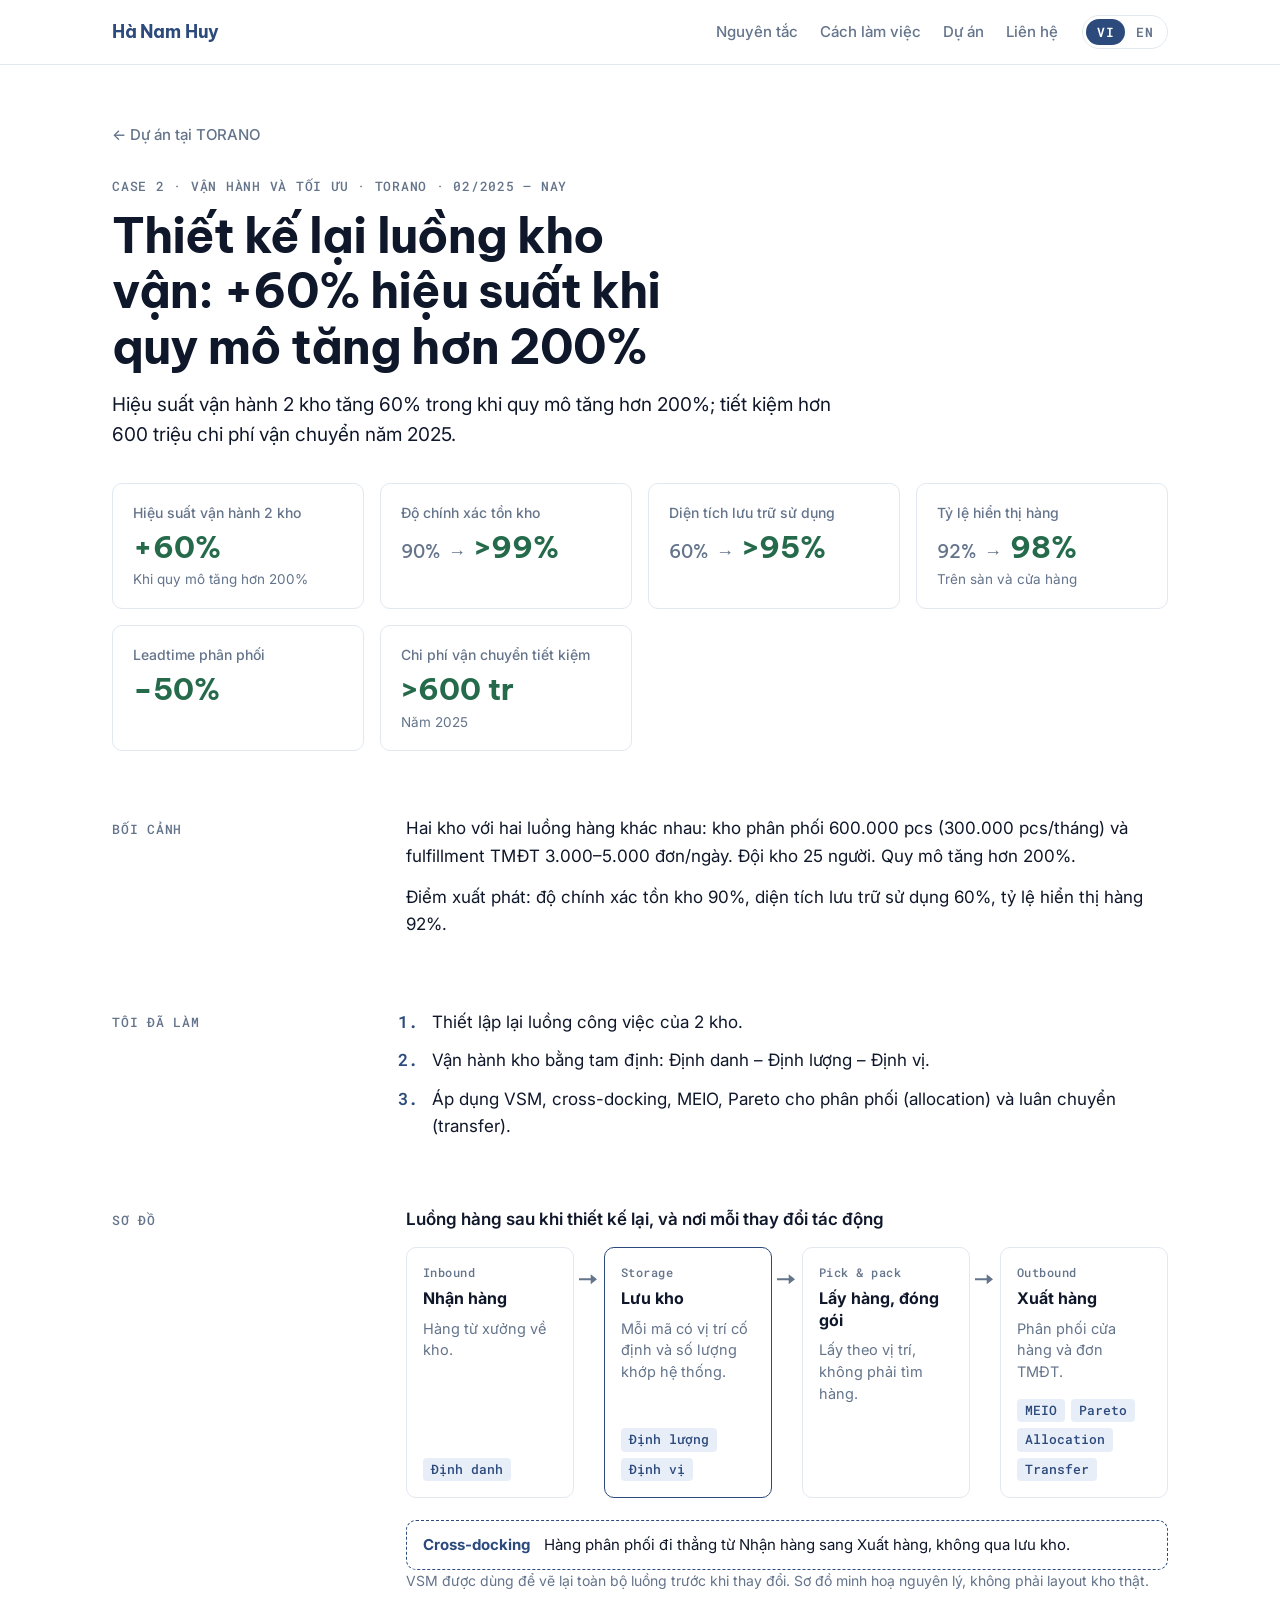
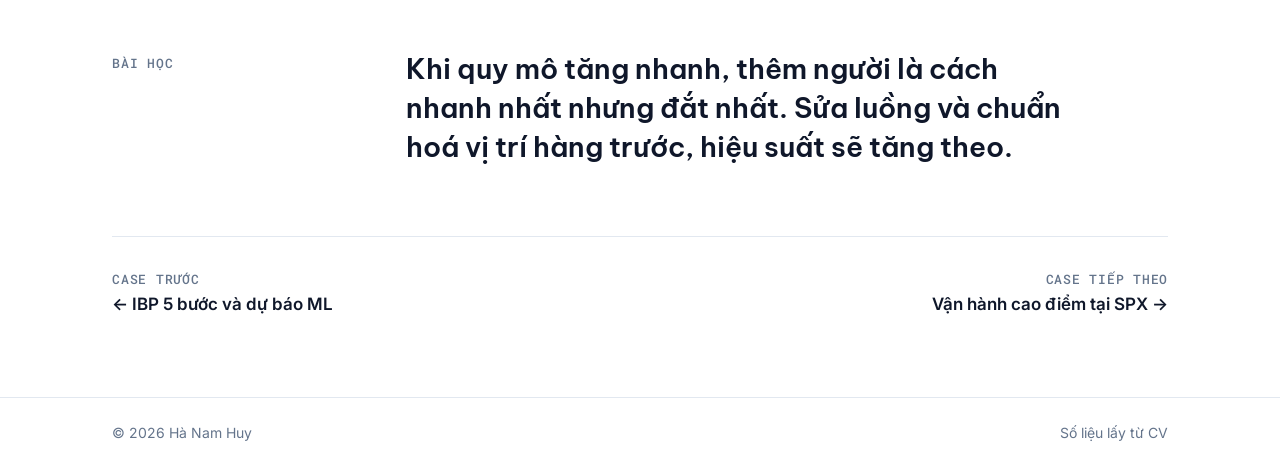
==== case-fulfillment.html @ d43e84a7 "Add bilingual portfolio site: home page and 4 case studies" ====
<!doctype html>
<html lang="vi" data-lang="vi">
<head>
<meta charset="utf-8">
<meta name="viewport" content="width=device-width, initial-scale=1, viewport-fit=cover">
<title>Fulfillment Flow · Hà Nam Huy</title>
<meta name="description" content="Case: thiết kế lại luồng kho vận tại TORANO. Hiệu suất 2 kho +60% khi quy mô tăng hơn 200%.">
<link rel="preconnect" href="https://fonts.googleapis.com">
<link rel="preconnect" href="https://fonts.gstatic.com" crossorigin>
<link rel="stylesheet" href="https://fonts.googleapis.com/css2?family=Be+Vietnam+Pro:wght@500;600;700&family=Inter:wght@400;500;600&family=Roboto+Mono:wght@500;600&display=swap">
<link rel="stylesheet" href="style.css">
</head>
<body>

<header class="site-header">
  <div class="wrap">
    <a class="wordmark" href="./">Hà Nam Huy</a>
    <nav class="nav" aria-label="Chính">
      <a href="./#beliefs"><span class="vi">Nguyên tắc</span><span class="en">Principles</span></a>
      <a href="./#method"><span class="vi">Cách làm việc</span><span class="en">How I work</span></a>
      <a href="./#projects"><span class="vi">Dự án</span><span class="en">Work</span></a>
      <a href="./#contact"><span class="vi">Liên hệ</span><span class="en">Contact</span></a>
    </nav>
    <div class="lang-toggle" role="group" aria-label="Ngôn ngữ / Language">
      <button type="button" id="lang-vi" data-set-lang="vi" aria-pressed="true">VI</button>
      <button type="button" id="lang-en" data-set-lang="en" aria-pressed="false">EN</button>
    </div>
  </div>
</header>

<main>
  <section class="case-hero">
    <div class="wrap">
      <a class="back" href="./#torano"><span class="vi">← Dự án tại TORANO</span><span class="en">← Work at TORANO</span></a>
      <span class="label"><span class="vi">Case 2 · Vận hành và tối ưu · TORANO · 02/2025 – nay</span><span class="en">Case 2 · Operations &amp; optimization · TORANO · 02/2025 – present</span></span>
      <h1><span class="vi">Thiết kế lại luồng kho vận: +60% hiệu suất khi quy mô tăng hơn 200%</span><span class="en">Redesigning warehouse flow: +60% productivity while volume grew 200%+</span></h1>
      <p class="lead"><span class="vi">Hiệu suất vận hành 2 kho tăng 60% trong khi quy mô tăng hơn 200%; tiết kiệm hơn 600 triệu chi phí vận chuyển năm 2025.</span><span class="en">Productivity across two warehouses rose 60% while volume grew more than 200%, and transport cost fell by VND 600M+ in 2025.</span></p>

      <ul class="kpi-grid">
        <li class="kpi">
          <span class="k-label"><span class="vi">Hiệu suất vận hành 2 kho</span><span class="en">Productivity, 2 warehouses</span></span>
          <span class="k-value">+60%</span>
          <span class="k-note"><span class="vi">Khi quy mô tăng hơn 200%</span><span class="en">While volume grew 200%+</span></span>
        </li>
        <li class="kpi">
          <span class="k-label"><span class="vi">Độ chính xác tồn kho</span><span class="en">Inventory accuracy</span></span>
          <span class="k-value"><span class="k-before">90%</span><span class="k-arrow">→</span>&gt;99%</span>
        </li>
        <li class="kpi">
          <span class="k-label"><span class="vi">Diện tích lưu trữ sử dụng</span><span class="en">Storage space utilization</span></span>
          <span class="k-value"><span class="k-before">60%</span><span class="k-arrow">→</span>&gt;95%</span>
        </li>
        <li class="kpi">
          <span class="k-label"><span class="vi">Tỷ lệ hiển thị hàng</span><span class="en">Availability rate</span></span>
          <span class="k-value"><span class="k-before">92%</span><span class="k-arrow">→</span>98%</span>
          <span class="k-note"><span class="vi">Trên sàn và cửa hàng</span><span class="en">Marketplaces and stores</span></span>
        </li>
        <li class="kpi">
          <span class="k-label"><span class="vi">Leadtime phân phối</span><span class="en">Distribution lead time</span></span>
          <span class="k-value">−50%</span>
        </li>
        <li class="kpi">
          <span class="k-label"><span class="vi">Chi phí vận chuyển tiết kiệm</span><span class="en">Transport cost saved</span></span>
          <span class="k-value"><span class="vi">&gt;600 tr</span><span class="en">VND 600M+</span></span>
          <span class="k-note"><span class="vi">Năm 2025</span><span class="en">In 2025</span></span>
        </li>
      </ul>
    </div>
  </section>

  <div class="wrap">
    <div class="case-body">
      <section class="case-section">
        <h2 class="label"><span class="vi">Bối cảnh</span><span class="en">Context</span></h2>
        <div class="content">
          <p class="vi">Hai kho với hai luồng hàng khác nhau: kho phân phối 600.000 pcs (300.000 pcs/tháng) và fulfillment TMĐT 3.000–5.000 đơn/ngày. Đội kho 25 người. Quy mô tăng hơn 200%.</p>
          <p class="en">Two warehouses with two different flows: a 600,000-pc distribution stock (300,000 pcs a month) and e-commerce fulfillment of 3,000–5,000 orders a day. A 25-person warehouse team. Volume grew by more than 200%.</p>
          <p class="vi">Điểm xuất phát: độ chính xác tồn kho 90%, diện tích lưu trữ sử dụng 60%, tỷ lệ hiển thị hàng 92%.</p>
          <p class="en">Starting point: 90% inventory accuracy, 60% storage space utilization, 92% availability.</p>
        </div>
      </section>

      <section class="case-section">
        <h2 class="label"><span class="vi">Tôi đã làm</span><span class="en">What I did</span></h2>
        <div class="content">
          <ol class="did vi">
            <li>Thiết lập lại luồng công việc của 2 kho.</li>
            <li>Vận hành kho bằng tam định: Định danh – Định lượng – Định vị.</li>
            <li>Áp dụng VSM, cross-docking, MEIO, Pareto cho phân phối (allocation) và luân chuyển (transfer).</li>
          </ol>
          <ol class="did en">
            <li>Redesigned the work flow in both warehouses.</li>
            <li>Ran the warehouses on three rules: every item identified, counted and located.</li>
            <li>Applied VSM, cross-docking, MEIO and Pareto to allocation and transfers.</li>
          </ol>
        </div>
      </section>

      <section class="case-section is-wide">
        <h2 class="label"><span class="vi">Sơ đồ</span><span class="en">Diagram</span></h2>
        <div class="content">
          <p class="diagram-title"><span class="vi">Luồng hàng sau khi thiết kế lại, và nơi mỗi thay đổi tác động</span><span class="en">The redesigned flow, and where each change acts</span></p>
          <ol class="flow" style="--steps:4">
            <li class="flow-step">
              <span class="step-no">Inbound</span>
              <b><span class="vi">Nhận hàng</span><span class="en">Receive</span></b>
              <p><span class="vi">Hàng từ xưởng về kho.</span><span class="en">Goods arrive from production.</span></p>
              <div class="inputs"><span class="in-chip"><span class="vi">Định danh</span><span class="en">Identify</span></span></div>
            </li>
            <li class="flow-step is-key">
              <span class="step-no">Storage</span>
              <b><span class="vi">Lưu kho</span><span class="en">Store</span></b>
              <p><span class="vi">Mỗi mã có vị trí cố định và số lượng khớp hệ thống.</span><span class="en">Every SKU has a fixed location and a count that matches the system.</span></p>
              <div class="inputs"><span class="in-chip"><span class="vi">Định lượng</span><span class="en">Count</span></span><span class="in-chip"><span class="vi">Định vị</span><span class="en">Locate</span></span></div>
            </li>
            <li class="flow-step">
              <span class="step-no">Pick &amp; pack</span>
              <b><span class="vi">Lấy hàng, đóng gói</span><span class="en">Pick and pack</span></b>
              <p><span class="vi">Lấy theo vị trí, không phải tìm hàng.</span><span class="en">Pick by location instead of searching.</span></p>
            </li>
            <li class="flow-step">
              <span class="step-no">Outbound</span>
              <b><span class="vi">Xuất hàng</span><span class="en">Ship</span></b>
              <p><span class="vi">Phân phối cửa hàng và đơn TMĐT.</span><span class="en">Store allocation and e-commerce orders.</span></p>
              <div class="inputs"><span class="in-chip">MEIO</span><span class="in-chip">Pareto</span><span class="in-chip">Allocation</span><span class="in-chip">Transfer</span></div>
            </li>
          </ol>
          <div class="bypass">
            <b>Cross-docking</b>
            <span><span class="vi">Hàng phân phối đi thẳng từ Nhận hàng sang Xuất hàng, không qua lưu kho.</span><span class="en">Allocation stock goes straight from receiving to shipping, skipping storage.</span></span>
          </div>
          <p class="diagram-note"><span class="vi">VSM được dùng để vẽ lại toàn bộ luồng trước khi thay đổi. Sơ đồ minh hoạ nguyên lý, không phải layout kho thật.</span><span class="en">VSM was used to map the full flow before any change. The diagram shows the principle, not the real warehouse layout.</span></p>
        </div>
      </section>

      <section class="case-section">
        <h2 class="label"><span class="vi">Bài học</span><span class="en">Lesson</span></h2>
        <div class="content">
          <p class="lesson vi">Khi quy mô tăng nhanh, thêm người là cách nhanh nhất nhưng đắt nhất. Sửa luồng và chuẩn hoá vị trí hàng trước, hiệu suất sẽ tăng theo.</p>
          <p class="lesson en">When volume grows fast, adding people is the quickest fix and the most expensive one. Fix the flow and standardize where stock lives first; productivity follows.</p>
        </div>
      </section>

      <nav class="case-nav" aria-label="Case khác">
        <a href="case-ibp.html">
          <span class="label"><span class="vi">Case trước</span><span class="en">Previous case</span></span>
          <b><span class="vi">← IBP 5 bước và dự báo ML</span><span class="en">← 5-step IBP and ML forecasting</span></b>
        </a>
        <a class="next" href="case-spx.html">
          <span class="label"><span class="vi">Case tiếp theo</span><span class="en">Next case</span></span>
          <b><span class="vi">Vận hành cao điểm tại SPX →</span><span class="en">Peak operations at SPX →</span></b>
        </a>
      </nav>
    </div>
  </div>
</main>

<footer class="site-footer">
  <div class="wrap">
    <span>© 2026 Hà Nam Huy</span>
    <span><span class="vi">Số liệu lấy từ CV</span><span class="en">Figures from my CV</span></span>
  </div>
</footer>

<script src="main.js"></script>
</body>
</html>
---- style.css ----
/* Layout: left-aligned editorial column (max 1120px). One bold element: the career
   route in the hero, drawn like a transport lane with stops. Everything else sits
   on whitespace and hairlines. Colors follow Huy's personal theme. */

:root {
  --primary: #2C4A7C;       /* Trust: structure, links, main KPI */
  --primary-soft: #E8EEF7;  /* chip background */
  --on-primary: #FFFFFF;
  --positive: #2E7D5B;      /* Growth: results */
  --positive-text: #256A4B;
  --accent: #B45309;        /* Energy: "you are here" marker */
  --ink: #0F172A;
  --muted: #64748B;
  --surface: #FFFFFF;
  --surface-alt: #F1F5F9;
  --line: #E2E8F0;

  --font-display: "Be Vietnam Pro", "Montserrat", Arial, sans-serif;
  --font-body: "Inter", "Be Vietnam Pro", Calibri, Arial, sans-serif;
  --font-mono: "Roboto Mono", Consolas, "Courier New", monospace;

  --radius: 10px;
  --radius-sm: 6px;
  --wrap: 1120px;
}

@media (prefers-color-scheme: dark) {
  :root:not([data-theme="light"]) {
    --primary: #6E90C4;
    --primary-soft: #2F3A52;
    --on-primary: #141A26;
    --positive: #5DB78C;
    --positive-text: #5DB78C;
    --accent: #E08A3C;
    --ink: #E7EAF0;
    --muted: #9AA3B2;
    --surface: #262A38;
    --surface-alt: #2F3442;
    --line: #3C4252;
    color-scheme: dark;
  }
}

:root[data-theme="dark"] {
  --primary: #6E90C4;
  --primary-soft: #2F3A52;
  --on-primary: #141A26;
  --positive: #5DB78C;
  --positive-text: #5DB78C;
  --accent: #E08A3C;
  --ink: #E7EAF0;
  --muted: #9AA3B2;
  --surface: #262A38;
  --surface-alt: #2F3442;
  --line: #3C4252;
  color-scheme: dark;
}

/* ---------- Language: VI is the default, EN shows only when chosen ---------- */
:root:not([data-lang="en"]) .en { display: none !important; }
:root[data-lang="en"] .vi { display: none !important; }

/* ---------- Base ---------- */
*, *::before, *::after { box-sizing: border-box; }

html { scroll-behavior: smooth; scroll-padding-top: 84px; }

body {
  margin: 0;
  background: var(--surface);
  color: var(--ink);
  font-family: var(--font-body);
  font-size: 17px;
  line-height: 1.6;
  -webkit-font-smoothing: antialiased;
}

img { max-width: 100%; }

a { color: var(--primary); }

:focus-visible { outline: 2px solid var(--accent); outline-offset: 3px; border-radius: 4px; }

.wrap {
  max-width: var(--wrap);
  margin-inline: auto;
  padding-inline: clamp(16px, 4vw, 32px);
}

.label {
  font-family: var(--font-mono);
  font-size: 12.5px;
  font-weight: 500;
  letter-spacing: 0.06em;
  text-transform: uppercase;
  color: var(--muted);
}

.num { font-variant-numeric: tabular-nums; }

/* ---------- Header ---------- */
.site-header {
  position: sticky;
  top: env(safe-area-inset-top, 0px);
  z-index: 20;
  background: var(--surface);
  background: color-mix(in srgb, var(--surface) 90%, transparent);
  backdrop-filter: blur(10px);
  -webkit-backdrop-filter: blur(10px);
  border-bottom: 1px solid var(--line);
}

.site-header .wrap {
  display: flex;
  align-items: center;
  gap: 24px;
  min-height: 64px;
}

.wordmark {
  font-family: var(--font-display);
  font-weight: 700;
  font-size: 18px;
  letter-spacing: -0.01em;
  color: var(--primary);
  text-decoration: none;
  white-space: nowrap;
}

.nav { display: flex; gap: 22px; margin-left: auto; }

.nav a {
  color: var(--muted);
  font-size: 15px;
  font-weight: 500;
  text-decoration: none;
}

.nav a:hover { color: var(--ink); }

.lang-toggle {
  display: inline-flex;
  padding: 3px;
  border: 1px solid var(--line);
  border-radius: 999px;
}

.lang-toggle button {
  border: 0;
  background: transparent;
  color: var(--muted);
  font: 600 12.5px/1 var(--font-mono);
  letter-spacing: 0.04em;
  padding: 7px 11px;
  border-radius: 999px;
  cursor: pointer;
}

.lang-toggle button[aria-pressed="true"] {
  background: var(--primary);
  color: var(--on-primary);
}

@media (max-width: 760px) {
  .nav { display: none; }
  .lang-toggle { margin-left: auto; }
}

/* ---------- Buttons ---------- */
.btn {
  display: inline-flex;
  align-items: center;
  gap: 8px;
  padding: 11px 18px;
  border: 1px solid transparent;
  border-radius: var(--radius-sm);
  font: 600 15px/1.2 var(--font-body);
  text-decoration: none;
  cursor: pointer;
  transition: background-color 0.15s, border-color 0.15s, color 0.15s;
}

.btn-primary { background: var(--primary); color: var(--on-primary); }
.btn-primary:hover { background: color-mix(in srgb, var(--primary) 86%, var(--ink)); }

.btn-ghost { background: transparent; color: var(--ink); border-color: var(--line); }
.btn-ghost:hover { border-color: var(--primary); color: var(--primary); }

.btn-small { padding: 7px 12px; font-size: 13.5px; }

/* ---------- Hero ---------- */
.hero { padding-block: clamp(40px, 7vw, 88px) 24px; }

.hero-grid {
  display: grid;
  grid-template-columns: minmax(0, 1.65fr) minmax(0, 1fr);
  gap: clamp(28px, 5vw, 72px);
  align-items: center;
}

.tag {
  margin: 0;
  font-family: var(--font-mono);
  font-size: 14px;
  color: var(--muted);
}

.hero h1 {
  margin: 14px 0 22px;
  font-family: var(--font-display);
  font-weight: 700;
  font-size: clamp(32px, 4.6vw, 54px);
  line-height: 1.12;
  letter-spacing: -0.02em;
  text-wrap: balance;
}

.hero h1 .hl { color: var(--primary); }

.hero .sub { margin: 0 0 12px; font-size: 19px; max-width: 58ch; }
.hero .lead { margin: 0 0 24px; color: var(--muted); max-width: 58ch; }

.chips { display: flex; flex-wrap: wrap; gap: 8px; margin: 0; padding: 0; list-style: none; }

.chip {
  padding: 6px 12px;
  border-radius: 999px;
  background: var(--primary-soft);
  color: var(--primary);
  font-size: 13.5px;
  font-weight: 600;
}

.hero-actions { display: flex; flex-wrap: wrap; gap: 12px; margin-top: 28px; }

.hero-meta {
  display: grid;
  gap: 4px;
  margin: 24px 0 0;
  padding: 0;
  list-style: none;
  font-size: 14.5px;
  color: var(--muted);
}

.hero-meta strong { color: var(--ink); font-weight: 600; }

.portrait { margin: 0; }

.portrait img {
  display: block;
  width: 100%;
  aspect-ratio: 1 / 1;
  object-fit: cover;
  border-radius: var(--radius);
  background: var(--surface-alt);
}

@media (max-width: 860px) {
  .hero-grid { grid-template-columns: 1fr; }
  .portrait { max-width: 260px; }
}

/* ---------- Route: career stops drawn as a transport lane ---------- */
.route { margin-top: clamp(40px, 6vw, 64px); padding-top: 22px; border-top: 1px solid var(--line); }

.route-head {
  display: flex;
  flex-wrap: wrap;
  justify-content: space-between;
  align-items: baseline;
  gap: 8px 16px;
}

.route-head p { margin: 0; font-size: 14px; color: var(--muted); }

.route-track {
  position: relative;
  display: grid;
  grid-template-columns: repeat(6, minmax(0, 1fr));
  margin: 22px 0 0;
  padding: 0;
  list-style: none;
}

.stop { position: relative; padding: 30px 14px 0 0; min-width: 0; }

.stop .dot {
  position: absolute;
  top: 3px;
  left: 0;
  width: 14px;
  height: 14px;
  border-radius: 50%;
  background: var(--surface);
  border: 2px solid var(--primary);
}

/* lane segment from this stop to the next one */
.stop::after {
  content: "";
  position: absolute;
  top: 9px;
  left: 16px;
  right: 2px;
  height: 2px;
  background: var(--primary);
}

.stop.is-current::after {
  background: none;
  border-top: 2px dashed var(--muted);
  height: 0;
}

.stop.is-next::after { display: none; }

.stop.is-current .dot { border-color: var(--accent); background: var(--accent); }

.stop.is-next .dot { border: 2px dashed var(--muted); }

.stop a { display: block; color: inherit; text-decoration: none; }
.stop a:hover .stop-name { color: var(--primary); }

.stop-date { font-family: var(--font-mono); font-size: 12.5px; color: var(--muted); }
.stop-name { display: block; margin-top: 2px; font-weight: 600; font-size: 16px; line-height: 1.3; }
.stop-role { display: block; margin-top: 2px; font-size: 14px; color: var(--muted); line-height: 1.4; }
.stop-now { color: var(--accent); font-weight: 600; }
.stop.is-next .stop-name { color: var(--muted); }

/* the parcel travels along the lane once and parks on the current stop */
.parcel {
  position: absolute;
  top: 3px;
  left: calc(100% * 4 / 6);
  width: 14px;
  height: 14px;
  border-radius: 50%;
  background: var(--accent);
  box-shadow: 0 0 0 5px color-mix(in srgb, var(--accent) 22%, transparent);
  animation: travel 2.6s cubic-bezier(0.45, 0, 0.2, 1) 0.3s both;
  pointer-events: none;
}

@keyframes travel {
  from { left: 0; }
  to { left: calc(100% * 4 / 6); }
}

@media (prefers-reduced-motion: reduce) {
  html { scroll-behavior: auto; }
  .parcel { animation: none; }
}

@media (max-width: 720px) {
  .route-track { grid-template-columns: 1fr; }
  .stop { padding: 0 0 22px 32px; }
  .stop .dot { top: 4px; }
  .stop::after { top: 22px; bottom: 0; left: 6px; right: auto; width: 2px; height: auto; }
  .stop.is-current::after { border-top: 0; border-left: 2px dashed var(--muted); width: 0; }
  .parcel { display: none; }
}

/* ---------- Key numbers ---------- */
.numbers { background: var(--surface-alt); padding-block: 36px; }

.numbers ul {
  display: grid;
  grid-template-columns: repeat(auto-fit, minmax(170px, 1fr));
  gap: 28px 32px;
  margin: 0;
  padding: 0;
  list-style: none;
}

.numbers li { display: flex; flex-direction: column; gap: 6px; min-width: 0; }

.figure {
  font-family: var(--font-display);
  font-weight: 700;
  font-size: clamp(30px, 3.4vw, 38px);
  line-height: 1.05;
  color: var(--primary);
  font-variant-numeric: tabular-nums;
  letter-spacing: -0.01em;
}

.figure small { font-size: 0.5em; font-weight: 600; margin-left: 3px; }

.numbers li > span:last-child { font-size: 14.5px; color: var(--muted); line-height: 1.45; }

/* ---------- Sections ---------- */
.section { padding-block: clamp(56px, 8vw, 104px); }

.section-head { max-width: 720px; margin-bottom: 40px; }

.section-head h2 {
  margin: 8px 0 12px;
  font-family: var(--font-display);
  font-size: clamp(26px, 3.2vw, 36px);
  line-height: 1.2;
  letter-spacing: -0.015em;
  text-wrap: balance;
}

.section-head p { margin: 0; color: var(--muted); }

/* ---------- Beliefs ---------- */
.beliefs { margin: 0; padding: 0; list-style: none; border-top: 1px solid var(--line); }

.belief {
  display: grid;
  grid-template-columns: minmax(0, 5fr) minmax(0, 7fr);
  gap: 10px 48px;
  padding-block: 28px;
  border-bottom: 1px solid var(--line);
}

.belief h3 {
  margin: 0;
  font-family: var(--font-display);
  font-size: 21px;
  font-weight: 600;
  line-height: 1.35;
  text-wrap: balance;
}

.belief p { margin: 0 0 10px; max-width: 62ch; }

.source { margin: 0; font-family: var(--font-mono); font-size: 12.5px; line-height: 1.6; color: var(--muted); }
.source b { font-weight: 600; color: var(--ink); }

@media (max-width: 760px) {
  .belief { grid-template-columns: 1fr; }
}

/* ---------- How I work ---------- */
.work-grid {
  display: grid;
  grid-template-columns: minmax(0, 7fr) minmax(0, 5fr);
  gap: 48px;
  align-items: start;
}

.steps { position: relative; margin: 0; padding: 0; list-style: none; counter-reset: step; }

.step { position: relative; padding: 0 0 26px 58px; }

.step::before {
  counter-increment: step;
  content: counter(step);
  position: absolute;
  top: 0;
  left: 0;
  display: grid;
  place-items: center;
  width: 36px;
  height: 36px;
  border: 1.5px solid var(--primary);
  border-radius: 50%;
  background: var(--surface);
  color: var(--primary);
  font: 600 14px/1 var(--font-mono);
}

.step::after {
  content: "";
  position: absolute;
  top: 40px;
  bottom: 4px;
  left: 17px;
  width: 1.5px;
  background: var(--line);
}

.step h3 { margin: 5px 0 4px; font-size: 17px; font-weight: 600; }
.step p { margin: 0; font-size: 15.5px; color: var(--muted); }

.loop-note {
  display: flex;
  gap: 12px;
  align-items: flex-start;
  margin: 0 0 0 58px;
  padding: 14px 16px;
  border: 1px dashed var(--line);
  border-radius: var(--radius-sm);
  font-size: 15px;
  color: var(--muted);
}

.loop-note svg { flex: none; margin-top: 3px; }
.loop-note svg path { fill: none; stroke: var(--primary); stroke-width: 1.8; stroke-linecap: round; stroke-linejoin: round; }

.panel-box { padding: 24px; border: 1px solid var(--line); border-radius: var(--radius); }

.panel-box h3 { margin: 6px 0 8px; font-family: var(--font-display); font-size: 19px; font-weight: 600; line-height: 1.35; }
.panel-box p { margin: 0 0 12px; font-size: 15.5px; color: var(--muted); }

.triangle { display: block; width: 100%; max-width: 360px; height: auto; margin: 8px auto 12px; }
.tri-edge { fill: color-mix(in srgb, var(--primary) 6%, transparent); stroke: var(--primary); stroke-width: 1.5; }
.tri-node { fill: var(--surface); stroke: var(--primary); stroke-width: 1.5; }
.tri-label { fill: var(--ink); font: 600 14px var(--font-body); }
.tri-sub { fill: var(--muted); font: 500 11.5px var(--font-mono); }
.tri-center { fill: var(--muted); font: 500 12.5px var(--font-body); }

.cite { font-size: 13.5px; color: var(--muted); }

@media (max-width: 900px) {
  .work-grid { grid-template-columns: 1fr; }
}

/* ---------- Projects: tabs ---------- */
.tabs-scroll {
  overflow-x: auto;
  margin-bottom: 36px;
  border-bottom: 1px solid var(--line);
  scrollbar-width: thin;
}

.tablist { display: flex; gap: 2px; min-width: max-content; }

.tab {
  display: flex;
  align-items: baseline;
  gap: 8px;
  margin: 0;
  padding: 12px 16px 13px;
  border: 0;
  border-bottom: 2px solid transparent;
  background: none;
  color: var(--muted);
  font: 600 15px/1.2 var(--font-body);
  white-space: nowrap;
  cursor: pointer;
}

.tab small { font: 500 12px var(--font-mono); color: var(--muted); }
.tab:hover { color: var(--ink); }
.tab[aria-selected="true"] { color: var(--ink); border-bottom-color: var(--primary); }

/* case cards */
.case-grid { display: grid; grid-template-columns: repeat(2, minmax(0, 1fr)); gap: 20px; }

.case-card {
  display: flex;
  flex-direction: column;
  gap: 12px;
  min-width: 0;
  padding: 24px;
  border: 1px solid var(--line);
  border-radius: var(--radius);
  background: var(--surface);
  color: inherit;
  text-decoration: none;
  transition: border-color 0.2s, transform 0.2s;
}

.case-card:hover { border-color: var(--primary); transform: translateY(-2px); }

@media (prefers-reduced-motion: reduce) {
  .case-card:hover { transform: none; }
}

.case-card h3 {
  margin: 0;
  font-family: var(--font-display);
  font-size: 20px;
  font-weight: 600;
  line-height: 1.35;
  text-wrap: balance;
}

.case-card p { margin: 0; font-size: 15.5px; color: var(--muted); }

.metric {
  display: flex;
  flex-wrap: wrap;
  align-items: baseline;
  gap: 4px 10px;
  margin-top: auto;
  padding-top: 16px;
  border-top: 1px solid var(--line);
}

.metric strong {
  font-family: var(--font-display);
  font-size: 28px;
  font-weight: 700;
  color: var(--positive-text);
  font-variant-numeric: tabular-nums;
}

.metric > span { font-size: 14px; color: var(--muted); }

.more { font-size: 15px; font-weight: 600; color: var(--primary); }

@media (max-width: 760px) {
  .case-grid { grid-template-columns: 1fr; }
}

/* capabilities */
.cap-grid {
  display: grid;
  grid-template-columns: repeat(3, minmax(0, 1fr));
  gap: 32px;
  margin: 0 0 40px;
  padding: 0;
  list-style: none;
}

.cap h3 { margin: 0 0 6px; font-size: 17px; font-weight: 600; line-height: 1.4; }
.cap p { margin: 0; font-size: 15px; color: var(--muted); }

.tool-rows { display: grid; gap: 20px; padding-top: 28px; border-top: 1px solid var(--line); }
.tool-row { display: grid; grid-template-columns: 200px minmax(0, 1fr); gap: 12px 24px; align-items: start; }

.pill-row { display: flex; flex-wrap: wrap; gap: 8px; margin: 0; padding: 0; list-style: none; }

.pill {
  padding: 5px 10px;
  border: 1px solid var(--line);
  border-radius: var(--radius-sm);
  font: 500 13px var(--font-mono);
  color: var(--ink);
}

@media (max-width: 900px) {
  .cap-grid { grid-template-columns: repeat(2, minmax(0, 1fr)); }
}

@media (max-width: 600px) {
  .cap-grid { grid-template-columns: 1fr; gap: 24px; }
  .tool-row { grid-template-columns: 1fr; }
}

/* stage panels (one per company) */
.stage { display: grid; grid-template-columns: minmax(0, 4fr) minmax(0, 8fr); gap: 32px 48px; }

.stage-meta { display: grid; gap: 16px; margin: 0; align-content: start; }
.stage-meta dd { margin: 3px 0 0; font-weight: 500; line-height: 1.5; }

.stage h3 {
  margin: 0 0 20px;
  font-family: var(--font-display);
  font-size: clamp(22px, 2.6vw, 28px);
  font-weight: 600;
  line-height: 1.3;
  text-wrap: balance;
}

.stage ul { margin: 0 0 24px; padding-left: 20px; }
.stage li { margin-bottom: 8px; }
.stage li::marker { color: var(--primary); }

.case-links { display: flex; flex-wrap: wrap; gap: 12px; }
.stage .note { margin: 0; font-size: 14.5px; color: var(--muted); }

@media (max-width: 760px) {
  .stage { grid-template-columns: 1fr; }
}

/* ---------- About ---------- */
.about-grid {
  display: grid;
  grid-template-columns: minmax(0, 7fr) minmax(0, 5fr);
  gap: 48px;
  align-items: start;
}

.about-intro {
  margin: 0 0 28px;
  font-family: var(--font-display);
  font-size: clamp(20px, 2.2vw, 24px);
  font-weight: 500;
  line-height: 1.5;
  max-width: 40ch;
}

.facts { display: grid; gap: 32px; }
.facts h3 { margin: 0 0 12px; }

.fact-list { display: grid; gap: 12px; margin: 0; padding: 0; list-style: none; }
.fact-list li { display: grid; gap: 1px; }
.fact-list b { font-weight: 600; }
.fact-list span { font-size: 14px; color: var(--muted); }

.lang-level { display: flex; align-items: center; justify-content: space-between; gap: 16px; max-width: 320px; }

.meter { display: inline-flex; gap: 5px; }
.meter i { width: 10px; height: 10px; border-radius: 50%; background: var(--line); }
.meter i.on { background: var(--primary); }

.cv-actions { display: flex; flex-wrap: wrap; align-items: center; gap: 12px 20px; margin-top: 8px; }
.cv-actions p { margin: 0; font-size: 14.5px; color: var(--muted); }

@media (max-width: 900px) {
  .about-grid { grid-template-columns: 1fr; }
}

/* ---------- Contact ---------- */
.contact { background: var(--surface-alt); }

.contact h2 {
  margin: 8px 0 0;
  max-width: 24ch;
  font-family: var(--font-display);
  font-size: clamp(28px, 3.6vw, 42px);
  line-height: 1.2;
  letter-spacing: -0.015em;
  text-wrap: balance;
}

.contact-list {
  display: grid;
  grid-template-columns: repeat(3, minmax(0, 1fr));
  gap: 24px 32px;
  margin: 40px 0 0;
  padding: 0;
  list-style: none;
}

.contact-list li { display: grid; gap: 6px; align-content: start; min-width: 0; }

.contact-value { font-size: 17px; font-weight: 600; overflow-wrap: anywhere; user-select: all; }
.contact-value a { color: var(--ink); text-decoration: none; }
.contact-value a:hover { color: var(--primary); }

.copy-btn .done { display: none; }
.copy-btn[data-state="copied"] .idle { display: none; }
.copy-btn[data-state="copied"] .done { display: inline; }

@media (max-width: 760px) {
  .contact-list { grid-template-columns: 1fr; }
}

/* ---------- Footer ---------- */
.site-footer { border-top: 1px solid var(--line); }

.site-footer .wrap {
  display: flex;
  flex-wrap: wrap;
  justify-content: space-between;
  gap: 8px 24px;
  padding-block: 24px;
  font-size: 14px;
  color: var(--muted);
}

/* ---------- Case pages ---------- */
.case-hero { padding-block: clamp(32px, 5vw, 56px) 8px; }

.back { font-size: 15px; font-weight: 500; color: var(--muted); text-decoration: none; }
.back:hover { color: var(--primary); }

.case-hero .label { display: block; margin-top: 28px; }

.case-hero h1 {
  margin: 12px 0 16px;
  max-width: 24ch;
  font-family: var(--font-display);
  font-size: clamp(30px, 4.2vw, 48px);
  font-weight: 700;
  line-height: 1.15;
  letter-spacing: -0.02em;
  text-wrap: balance;
}

.case-hero .lead { margin: 0; max-width: 60ch; font-size: 19px; }

.kpi-grid {
  display: grid;
  grid-template-columns: repeat(auto-fit, minmax(210px, 1fr));
  gap: 16px;
  margin: 32px 0 0;
  padding: 0;
  list-style: none;
}

.kpi {
  display: flex;
  flex-direction: column;
  gap: 6px;
  min-width: 0;
  padding: 18px 20px;
  border: 1px solid var(--line);
  border-radius: var(--radius);
}

.k-label { font-size: 14px; font-weight: 500; color: var(--muted); }

.k-value {
  display: flex;
  flex-wrap: wrap;
  align-items: baseline;
  gap: 4px 8px;
  font-family: var(--font-display);
  font-size: 30px;
  font-weight: 700;
  line-height: 1.15;
  color: var(--positive-text);
  font-variant-numeric: tabular-nums;
}

.k-before, .k-arrow { font-size: 18px; font-weight: 500; color: var(--muted); }
.k-note { font-size: 13.5px; color: var(--muted); line-height: 1.45; }

.case-body { display: grid; gap: 56px; padding-block: 56px 72px; }

.case-section { display: grid; grid-template-columns: minmax(0, 3fr) minmax(0, 9fr); gap: 12px 40px; }
.case-section > h2 { margin: 4px 0 0; }
.case-section .content { max-width: 68ch; min-width: 0; }
.case-section.is-wide .content { max-width: none; }
.case-section p { margin: 0 0 14px; }
.case-section p:last-child { margin-bottom: 0; }

.did { margin: 0; padding-left: 22px; }
.did li { margin-bottom: 10px; padding-left: 4px; }
.did li::marker { color: var(--primary); font-weight: 600; font-family: var(--font-mono); }

.lesson {
  margin: 0;
  font-family: var(--font-display);
  font-size: clamp(22px, 2.6vw, 28px);
  font-weight: 600;
  line-height: 1.4;
  text-wrap: balance;
}

.diagram-title { margin: 0 0 18px; font-weight: 600; }
.diagram-note { margin: 16px 0 0; font-size: 14px; color: var(--muted); }

.case-nav {
  display: grid;
  grid-template-columns: repeat(2, minmax(0, 1fr));
  gap: 16px;
  padding-top: 24px;
  border-top: 1px solid var(--line);
}

.case-nav a { display: grid; gap: 4px; padding: 8px 0; color: inherit; text-decoration: none; }
.case-nav a:hover b { color: var(--primary); }
.case-nav b { font-weight: 600; line-height: 1.4; }
.case-nav .next { text-align: right; grid-column: 2; }

@media (max-width: 760px) {
  .case-section { grid-template-columns: 1fr; }
  .case-nav { grid-template-columns: 1fr; }
  .case-nav .next { text-align: left; grid-column: auto; }
}

/* flow diagram built from boxes, so it stacks on a phone */
.flow {
  display: grid;
  grid-template-columns: repeat(var(--steps, 5), minmax(0, 1fr));
  gap: 30px;
  margin: 0;
  padding: 0;
  list-style: none;
}

.flow-step {
  position: relative;
  display: flex;
  flex-direction: column;
  gap: 8px;
  min-width: 0;
  padding: 16px;
  border: 1px solid var(--line);
  border-radius: var(--radius);
  background: var(--surface);
}

.flow-step.is-key { border: 1.5px solid var(--primary); }

.flow-step:not(:last-child)::after {
  content: "";
  position: absolute;
  top: 26px;
  right: -24px;
  width: 18px;
  height: 10px;
  background: var(--muted);
  clip-path: polygon(0 40%, 65% 40%, 65% 0, 100% 50%, 65% 100%, 65% 60%, 0 60%);
}

.flow-step .step-no { font: 500 12px var(--font-mono); color: var(--muted); letter-spacing: 0.04em; }
.flow-step b { font-size: 16px; line-height: 1.35; }
.flow-step p { margin: 0; font-size: 14.5px; color: var(--muted); line-height: 1.5; }

.inputs { display: flex; flex-wrap: wrap; gap: 6px; margin-top: auto; padding-top: 8px; }

.in-chip {
  padding: 3px 8px;
  border-radius: 4px;
  background: var(--primary-soft);
  color: var(--primary);
  font: 500 12.5px/1.4 var(--font-mono);
}

.bypass {
  display: flex;
  flex-wrap: wrap;
  align-items: center;
  gap: 8px 14px;
  margin-top: 22px;
  padding: 12px 16px;
  border: 1.5px dashed var(--primary);
  border-radius: var(--radius);
  font-size: 15px;
}

.bypass b { color: var(--primary); }

.scope-grid {
  display: grid;
  grid-template-columns: repeat(4, minmax(0, 1fr));
  gap: 12px;
  margin: 0 0 28px;
  padding: 0;
  list-style: none;
}

.scope-grid li {
  padding: 12px 14px;
  border: 1px solid var(--line);
  border-radius: var(--radius-sm);
  font-weight: 600;
  font-size: 15px;
  line-height: 1.35;
}

.scope-grid span { display: block; font: 500 12.5px var(--font-mono); color: var(--muted); margin-bottom: 2px; }

.route-compare { display: grid; grid-template-columns: repeat(2, minmax(0, 1fr)); gap: 20px; margin: 0; }

.route-compare figure { margin: 0; padding: 16px; border: 1px solid var(--line); border-radius: var(--radius); }
.route-compare figcaption { display: grid; gap: 2px; margin-bottom: 8px; }
.route-compare figcaption b { font-size: 16px; }
.route-compare figcaption span { font-size: 14px; color: var(--muted); }
.route-compare svg { display: block; width: 100%; height: auto; }

.map-depot { fill: var(--primary-soft); stroke: var(--primary); stroke-width: 1.5; }
.map-stop { fill: var(--surface); stroke: var(--ink); stroke-width: 1.5; }
.map-trip { fill: none; stroke: var(--muted); stroke-width: 1.5; stroke-dasharray: 5 5; }
.map-loop { fill: none; stroke: var(--primary); stroke-width: 2.2; stroke-linejoin: round; }
.map-arrow { fill: var(--primary); }
.map-label { fill: var(--ink); font: 600 12.5px var(--font-body); }
.map-sub { fill: var(--muted); font: 500 11.5px var(--font-mono); }

.constraints { display: flex; flex-wrap: wrap; align-items: center; gap: 8px; margin-top: 20px; }

@media (max-width: 900px) {
  .flow { grid-template-columns: 1fr; gap: 28px; }
  .flow-step:not(:last-child)::after {
    top: auto;
    right: auto;
    bottom: -22px;
    left: 26px;
    width: 10px;
    height: 16px;
    clip-path: polygon(40% 0, 60% 0, 60% 62%, 100% 62%, 50% 100%, 0 62%, 40% 62%);
  }
  .scope-grid { grid-template-columns: repeat(2, minmax(0, 1fr)); }
}

@media (max-width: 640px) {
  .route-compare { grid-template-columns: 1fr; }
}
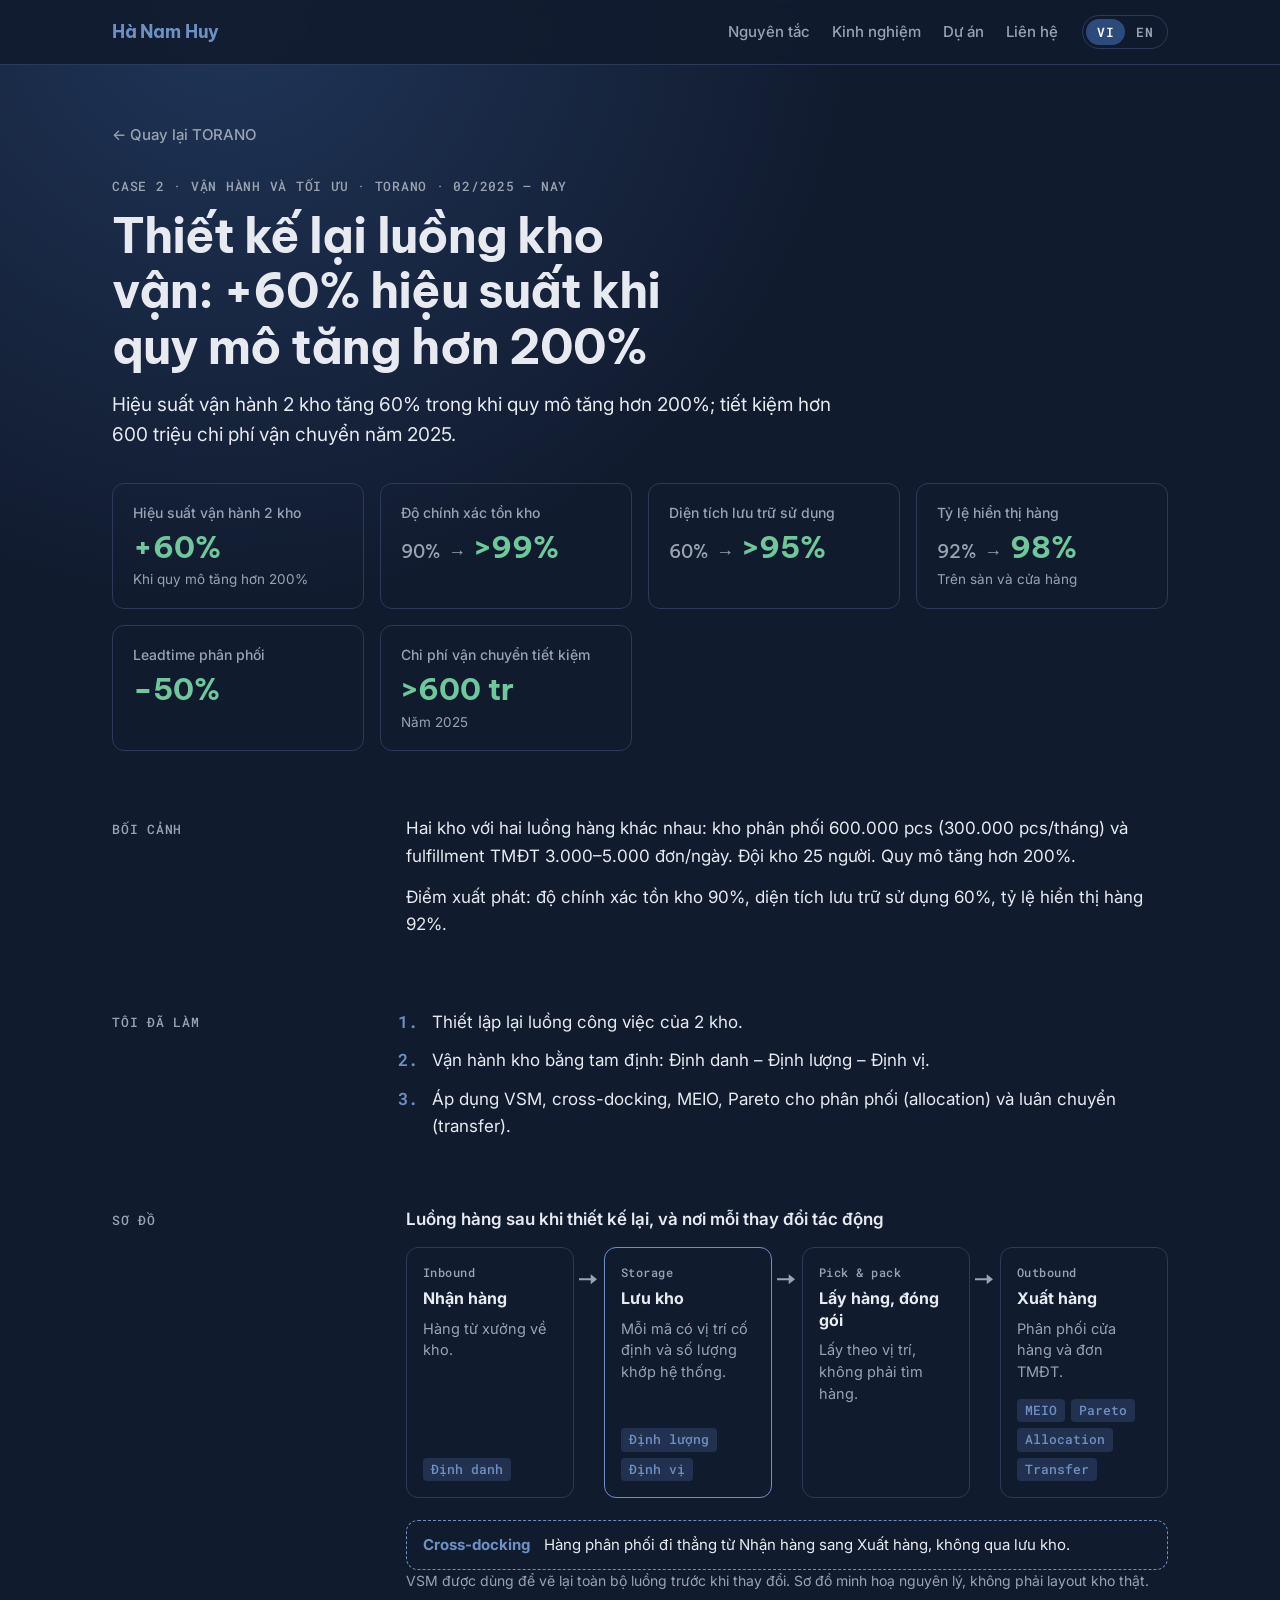
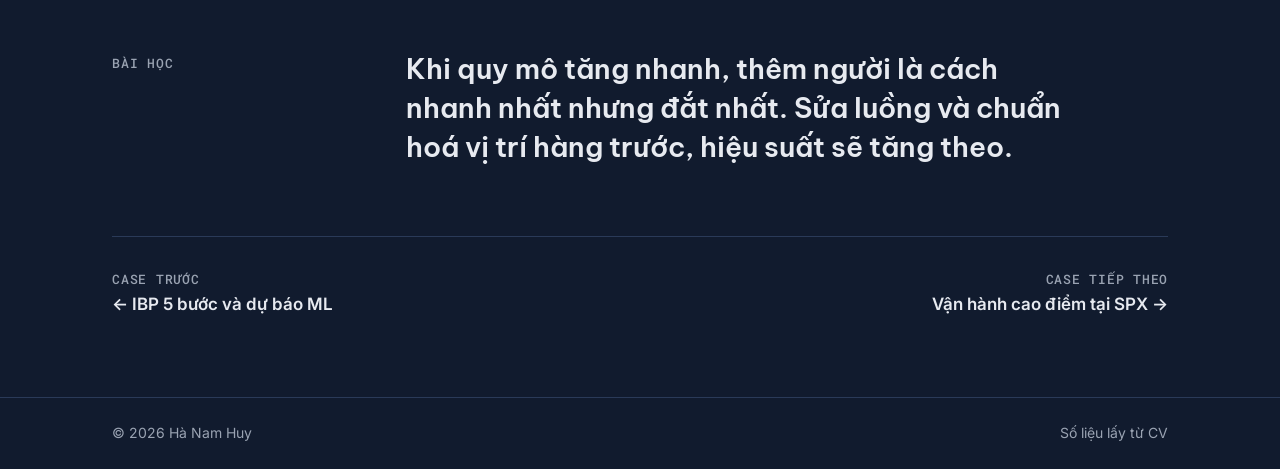
==== commit ca573190: "Redesign: tabbed dark layout, experience cards, skills and certificates" ====
--- a/case-fulfillment.html
+++ b/case-fulfillment.html
@@ -16,8 +16,8 @@
   <div class="wrap">
     <a class="wordmark" href="./">Hà Nam Huy</a>
     <nav class="nav" aria-label="Chính">
-      <a href="./#beliefs"><span class="vi">Nguyên tắc</span><span class="en">Principles</span></a>
-      <a href="./#method"><span class="vi">Cách làm việc</span><span class="en">How I work</span></a>
+      <a href="./#principles"><span class="vi">Nguyên tắc</span><span class="en">Principles</span></a>
+      <a href="./#experience"><span class="vi">Kinh nghiệm</span><span class="en">Experience</span></a>
       <a href="./#projects"><span class="vi">Dự án</span><span class="en">Work</span></a>
       <a href="./#contact"><span class="vi">Liên hệ</span><span class="en">Contact</span></a>
     </nav>
@@ -31,7 +31,7 @@
 <main>
   <section class="case-hero">
     <div class="wrap">
-      <a class="back" href="./#torano"><span class="vi">← Dự án tại TORANO</span><span class="en">← Work at TORANO</span></a>
+      <a class="back" href="./#exp-torano"><span class="vi">← Quay lại TORANO</span><span class="en">← Back to TORANO</span></a>
       <span class="label"><span class="vi">Case 2 · Vận hành và tối ưu · TORANO · 02/2025 – nay</span><span class="en">Case 2 · Operations &amp; optimization · TORANO · 02/2025 – present</span></span>
       <h1><span class="vi">Thiết kế lại luồng kho vận: +60% hiệu suất khi quy mô tăng hơn 200%</span><span class="en">Redesigning warehouse flow: +60% productivity while volume grew 200%+</span></h1>
       <p class="lead"><span class="vi">Hiệu suất vận hành 2 kho tăng 60% trong khi quy mô tăng hơn 200%; tiết kiệm hơn 600 triệu chi phí vận chuyển năm 2025.</span><span class="en">Productivity across two warehouses rose 60% while volume grew more than 200%, and transport cost fell by VND 600M+ in 2025.</span></p>
--- a/style.css
+++ b/style.css
@@ -1,58 +1,30 @@
-/* Layout: left-aligned editorial column (max 1120px). One bold element: the career
-   route in the hero, drawn like a transport lane with stops. Everything else sits
-   on whitespace and hairlines. Colors follow Huy's personal theme. */
+/* Layout: dark navy page, one column (max 1120px). Hero with the career route,
+   a key-number strip, then a sticky tab bar that switches the main panels.
+   Colors follow Huy's personal theme (dark variant) on a navy ground. */
 
 :root {
-  --primary: #2C4A7C;       /* Trust: structure, links, main KPI */
-  --primary-soft: #E8EEF7;  /* chip background */
-  --on-primary: #FFFFFF;
-  --positive: #2E7D5B;      /* Growth: results */
-  --positive-text: #256A4B;
-  --accent: #B45309;        /* Energy: "you are here" marker */
-  --ink: #0F172A;
-  --muted: #64748B;
-  --surface: #FFFFFF;
-  --surface-alt: #F1F5F9;
-  --line: #E2E8F0;
+  --primary: #6E90C4;       /* Trust: structure, links, main KPI */
+  --primary-fill: #2C4A7C;  /* filled buttons, active tab */
+  --primary-soft: #22314F;  /* chip background */
+  --on-primary: #F4F7FC;
+  --positive: #5DB78C;      /* Growth: results */
+  --positive-text: #6FC79C;
+  --positive-soft: #183A33;
+  --accent: #E08A3C;        /* Energy: "you are here" marker */
+  --ink: #E7EAF0;
+  --muted: #9AA3B2;
+  --surface: #111B2E;       /* navy page ground */
+  --surface-alt: #16223A;   /* bands */
+  --surface-raised: #1A2742;/* cards */
+  --line: #2A3A58;
 
   --font-display: "Be Vietnam Pro", "Montserrat", Arial, sans-serif;
   --font-body: "Inter", "Be Vietnam Pro", Calibri, Arial, sans-serif;
   --font-mono: "Roboto Mono", Consolas, "Courier New", monospace;
 
-  --radius: 10px;
+  --radius: 12px;
   --radius-sm: 6px;
   --wrap: 1120px;
-}
-
-@media (prefers-color-scheme: dark) {
-  :root:not([data-theme="light"]) {
-    --primary: #6E90C4;
-    --primary-soft: #2F3A52;
-    --on-primary: #141A26;
-    --positive: #5DB78C;
-    --positive-text: #5DB78C;
-    --accent: #E08A3C;
-    --ink: #E7EAF0;
-    --muted: #9AA3B2;
-    --surface: #262A38;
-    --surface-alt: #2F3442;
-    --line: #3C4252;
-    color-scheme: dark;
-  }
-}
-
-:root[data-theme="dark"] {
-  --primary: #6E90C4;
-  --primary-soft: #2F3A52;
-  --on-primary: #141A26;
-  --positive: #5DB78C;
-  --positive-text: #5DB78C;
-  --accent: #E08A3C;
-  --ink: #E7EAF0;
-  --muted: #9AA3B2;
-  --surface: #262A38;
-  --surface-alt: #2F3442;
-  --line: #3C4252;
   color-scheme: dark;
 }
 
@@ -68,6 +40,8 @@
 body {
   margin: 0;
   background: var(--surface);
+  background-image: radial-gradient(ellipse 70% 42% at 18% 0%, color-mix(in srgb, var(--primary-fill) 55%, transparent), transparent 70%);
+  background-repeat: no-repeat;
   color: var(--ink);
   font-family: var(--font-body);
   font-size: 17px;
@@ -157,7 +131,7 @@
 }
 
 .lang-toggle button[aria-pressed="true"] {
-  background: var(--primary);
+  background: var(--primary-fill);
   color: var(--on-primary);
 }
 
@@ -180,8 +154,8 @@
   transition: background-color 0.15s, border-color 0.15s, color 0.15s;
 }
 
-.btn-primary { background: var(--primary); color: var(--on-primary); }
-.btn-primary:hover { background: color-mix(in srgb, var(--primary) 86%, var(--ink)); }
+.btn-primary { background: var(--primary-fill); color: var(--on-primary); border-color: color-mix(in srgb, var(--primary) 45%, transparent); }
+.btn-primary:hover { background: color-mix(in srgb, var(--primary-fill) 80%, var(--primary)); }
 
 .btn-ghost { background: transparent; color: var(--ink); border-color: var(--line); }
 .btn-ghost:hover { border-color: var(--primary); color: var(--primary); }
@@ -250,6 +224,7 @@
 .portrait img {
   display: block;
   width: 100%;
+  height: auto;
   aspect-ratio: 1 / 1;
   object-fit: cover;
   border-radius: var(--radius);
@@ -549,7 +524,7 @@
   padding: 24px;
   border: 1px solid var(--line);
   border-radius: var(--radius);
-  background: var(--surface);
+  background: var(--surface-raised);
   color: inherit;
   text-decoration: none;
   transition: border-color 0.2s, transform 0.2s;
@@ -966,3 +941,223 @@
 @media (max-width: 640px) {
   .route-compare { grid-template-columns: 1fr; }
 }
+
+/* =====================================================================
+   Tabbed home page (dark navy)
+   ===================================================================== */
+
+/* portrait as a ring */
+.portrait img {
+  border-radius: 50%;
+  border: 3px solid var(--primary-fill);
+  box-shadow: 0 0 0 6px color-mix(in srgb, var(--primary) 14%, transparent);
+}
+
+.title-badge {
+  display: inline-flex;
+  align-items: center;
+  gap: 8px;
+  margin-top: 10px;
+  padding: 5px 14px;
+  border: 1px solid color-mix(in srgb, var(--primary) 40%, transparent);
+  border-radius: 999px;
+  background: var(--primary-soft);
+  color: var(--primary);
+  font-size: 13px;
+  font-weight: 600;
+  letter-spacing: 0.02em;
+}
+
+.motto { margin: 14px 0 0; font-size: 14.5px; color: var(--muted); }
+.motto b { color: var(--ink); font-weight: 600; letter-spacing: 0.04em; }
+
+.contact-pills { display: flex; flex-wrap: wrap; gap: 8px 18px; margin: 18px 0 0; padding: 0; list-style: none; }
+.contact-pills a, .contact-pills span.pill-text {
+  display: inline-flex;
+  align-items: center;
+  gap: 8px;
+  font-size: 14px;
+  color: var(--muted);
+  text-decoration: none;
+}
+.contact-pills a:hover { color: var(--primary); }
+.pill-icon {
+  display: grid;
+  place-items: center;
+  width: 22px;
+  height: 22px;
+  border-radius: 5px;
+  background: var(--primary-soft);
+  color: var(--primary);
+  font: 600 11px/1 var(--font-mono);
+}
+
+/* sticky tab bar */
+.tabbar {
+  position: sticky;
+  top: env(safe-area-inset-top, 0px);
+  z-index: 30;
+  background: var(--surface);
+  background: color-mix(in srgb, var(--surface) 94%, transparent);
+  backdrop-filter: blur(12px);
+  -webkit-backdrop-filter: blur(12px);
+  border-bottom: 1px solid var(--line);
+}
+
+.tabbar .tabs-scroll { margin: 0; border-bottom: 0; scrollbar-width: none; }
+.tabbar .tabs-scroll::-webkit-scrollbar { display: none; }
+.tabbar .tab { padding: 16px 16px 15px; font-size: 14px; letter-spacing: 0.03em; text-transform: uppercase; }
+.tabbar .tab[aria-selected="true"] { color: var(--primary); border-bottom-color: var(--primary); }
+
+.panels { padding-block: clamp(40px, 6vw, 72px) clamp(56px, 8vw, 96px); }
+.panel-title { margin-bottom: 28px; }
+.panel-title h2 {
+  margin: 8px 0 10px;
+  font-family: var(--font-display);
+  font-size: clamp(24px, 3vw, 32px);
+  line-height: 1.25;
+  letter-spacing: -0.015em;
+  text-wrap: balance;
+}
+.panel-title p { margin: 0; max-width: 64ch; color: var(--muted); }
+.panel-block + .panel-block { margin-top: clamp(48px, 6vw, 72px); }
+
+/* intro panel */
+.intro-grid { display: grid; grid-template-columns: minmax(0, 7fr) minmax(0, 5fr); gap: 24px; }
+.card {
+  min-width: 0;
+  padding: 24px 26px;
+  border: 1px solid var(--line);
+  border-radius: var(--radius);
+  background: var(--surface-raised);
+}
+.card h3 { margin: 0 0 12px; }
+.card p { margin: 0 0 12px; }
+.card p:last-child { margin-bottom: 0; }
+.card.wide { grid-column: 1 / -1; }
+.card .about-intro { margin-bottom: 0; max-width: 52ch; }
+
+.sport-list { display: flex; flex-wrap: wrap; gap: 10px; margin: 0; padding: 0; list-style: none; }
+.sport-list li {
+  display: grid;
+  gap: 2px;
+  padding: 10px 14px;
+  border: 1px solid var(--line);
+  border-radius: 10px;
+  background: var(--surface);
+}
+.sport-list b { font-size: 14.5px; font-weight: 600; }
+.sport-list span { font: 500 12.5px var(--font-mono); color: var(--muted); }
+
+@media (max-width: 860px) {
+  .intro-grid { grid-template-columns: 1fr; }
+}
+
+/* experience cards */
+.exp-list { display: grid; gap: 20px; margin: 0; padding: 0; list-style: none; }
+
+.exp-card {
+  padding: 26px 28px;
+  border: 1px solid var(--line);
+  border-radius: var(--radius);
+  background: var(--surface-raised);
+  scroll-margin-top: 72px;
+}
+.exp-card.is-current { border-color: color-mix(in srgb, var(--accent) 55%, var(--line)); }
+
+.exp-head { display: flex; flex-wrap: wrap; justify-content: space-between; align-items: baseline; gap: 6px 16px; }
+.exp-company { margin: 0; font-family: var(--font-display); font-size: 19px; font-weight: 600; line-height: 1.35; }
+.exp-period {
+  padding: 3px 10px;
+  border: 1px solid var(--line);
+  border-radius: 999px;
+  font: 500 12.5px var(--font-mono);
+  color: var(--muted);
+  white-space: nowrap;
+}
+.exp-card.is-current .exp-period { border-color: color-mix(in srgb, var(--accent) 55%, transparent); color: var(--accent); }
+.exp-role { margin: 6px 0 4px; font-weight: 600; color: var(--primary); }
+.exp-scope { margin: 0 0 14px; font-size: 14.5px; color: var(--muted); }
+.exp-lesson { margin: 0 0 14px; font-family: var(--font-display); font-size: 17px; font-weight: 500; line-height: 1.45; }
+.exp-card ul.points { margin: 0; padding-left: 20px; }
+.exp-card ul.points li { margin-bottom: 7px; }
+.exp-card ul.points li::marker { color: var(--primary); }
+
+.kpi-row { display: flex; flex-wrap: wrap; gap: 8px; margin: 18px 0 0; padding: 16px 0 0; border-top: 1px solid var(--line); list-style: none; }
+.kpi-chip {
+  padding: 6px 12px;
+  border: 1px solid color-mix(in srgb, var(--positive) 35%, transparent);
+  border-radius: 8px;
+  background: var(--positive-soft);
+  font-size: 13.5px;
+  color: var(--ink);
+}
+.kpi-chip strong { color: var(--positive-text); font-family: var(--font-display); font-variant-numeric: tabular-nums; }
+
+.exp-actions { display: flex; flex-wrap: wrap; gap: 10px; margin-top: 16px; }
+
+/* skills */
+.skill-grid { display: grid; grid-template-columns: repeat(auto-fit, minmax(300px, 1fr)); gap: 18px; }
+.skill-group h3 { margin: 0 0 14px; }
+.tag-list { display: flex; flex-wrap: wrap; gap: 8px; margin: 0; padding: 0; list-style: none; }
+.skill-tag {
+  padding: 5px 11px;
+  border: 1px solid var(--line);
+  border-radius: 999px;
+  font-size: 13px;
+  color: var(--ink);
+}
+.skill-tag.is-core { border-color: color-mix(in srgb, var(--primary) 45%, transparent); background: var(--primary-soft); color: var(--primary); font-weight: 600; }
+
+.cap-grid.on-cards { gap: 18px; margin-bottom: 0; }
+.cap-grid.on-cards .cap { padding: 20px 22px; border: 1px solid var(--line); border-radius: var(--radius); background: var(--surface-raised); }
+
+/* certificates and education */
+.cert-grid { display: grid; grid-template-columns: repeat(auto-fill, minmax(250px, 1fr)); gap: 14px; margin: 0; padding: 0; list-style: none; }
+.cert-card {
+  display: grid;
+  gap: 3px;
+  padding: 16px 18px;
+  border: 1px solid var(--line);
+  border-radius: 10px;
+  background: var(--surface-raised);
+}
+.cert-card b { font-size: 15px; font-weight: 600; line-height: 1.4; }
+.cert-card span { font-size: 13.5px; color: var(--muted); }
+.cert-card .year { font: 600 12.5px var(--font-mono); color: var(--primary); }
+
+.edu-list { display: grid; gap: 14px; margin: 0; padding: 0; list-style: none; }
+.edu-card {
+  display: flex;
+  gap: 18px;
+  align-items: flex-start;
+  padding: 20px 22px;
+  border: 1px solid var(--line);
+  border-radius: var(--radius);
+  background: var(--surface-raised);
+}
+.edu-badge {
+  display: grid;
+  flex: none;
+  place-items: center;
+  width: 56px;
+  height: 56px;
+  border-radius: 12px;
+  background: var(--primary-fill);
+  color: var(--on-primary);
+  font: 700 15px var(--font-display);
+}
+.edu-card h3 { margin: 0 0 4px; font-family: var(--font-display); font-size: 17px; font-weight: 600; }
+.edu-card p { margin: 0; font-size: 14.5px; color: var(--muted); }
+.edu-card .deg { color: var(--primary); font-weight: 600; }
+
+.two-col { display: grid; grid-template-columns: minmax(0, 1fr) minmax(0, 1fr); gap: 24px; }
+@media (max-width: 860px) {
+  .two-col { grid-template-columns: 1fr; }
+}
+
+.site-footer a { color: var(--muted); }
+.site-footer a:hover { color: var(--primary); }
+.footer-links { display: flex; flex-wrap: wrap; gap: 6px 18px; }
+
+.site-header.is-static { position: relative; top: auto; }
